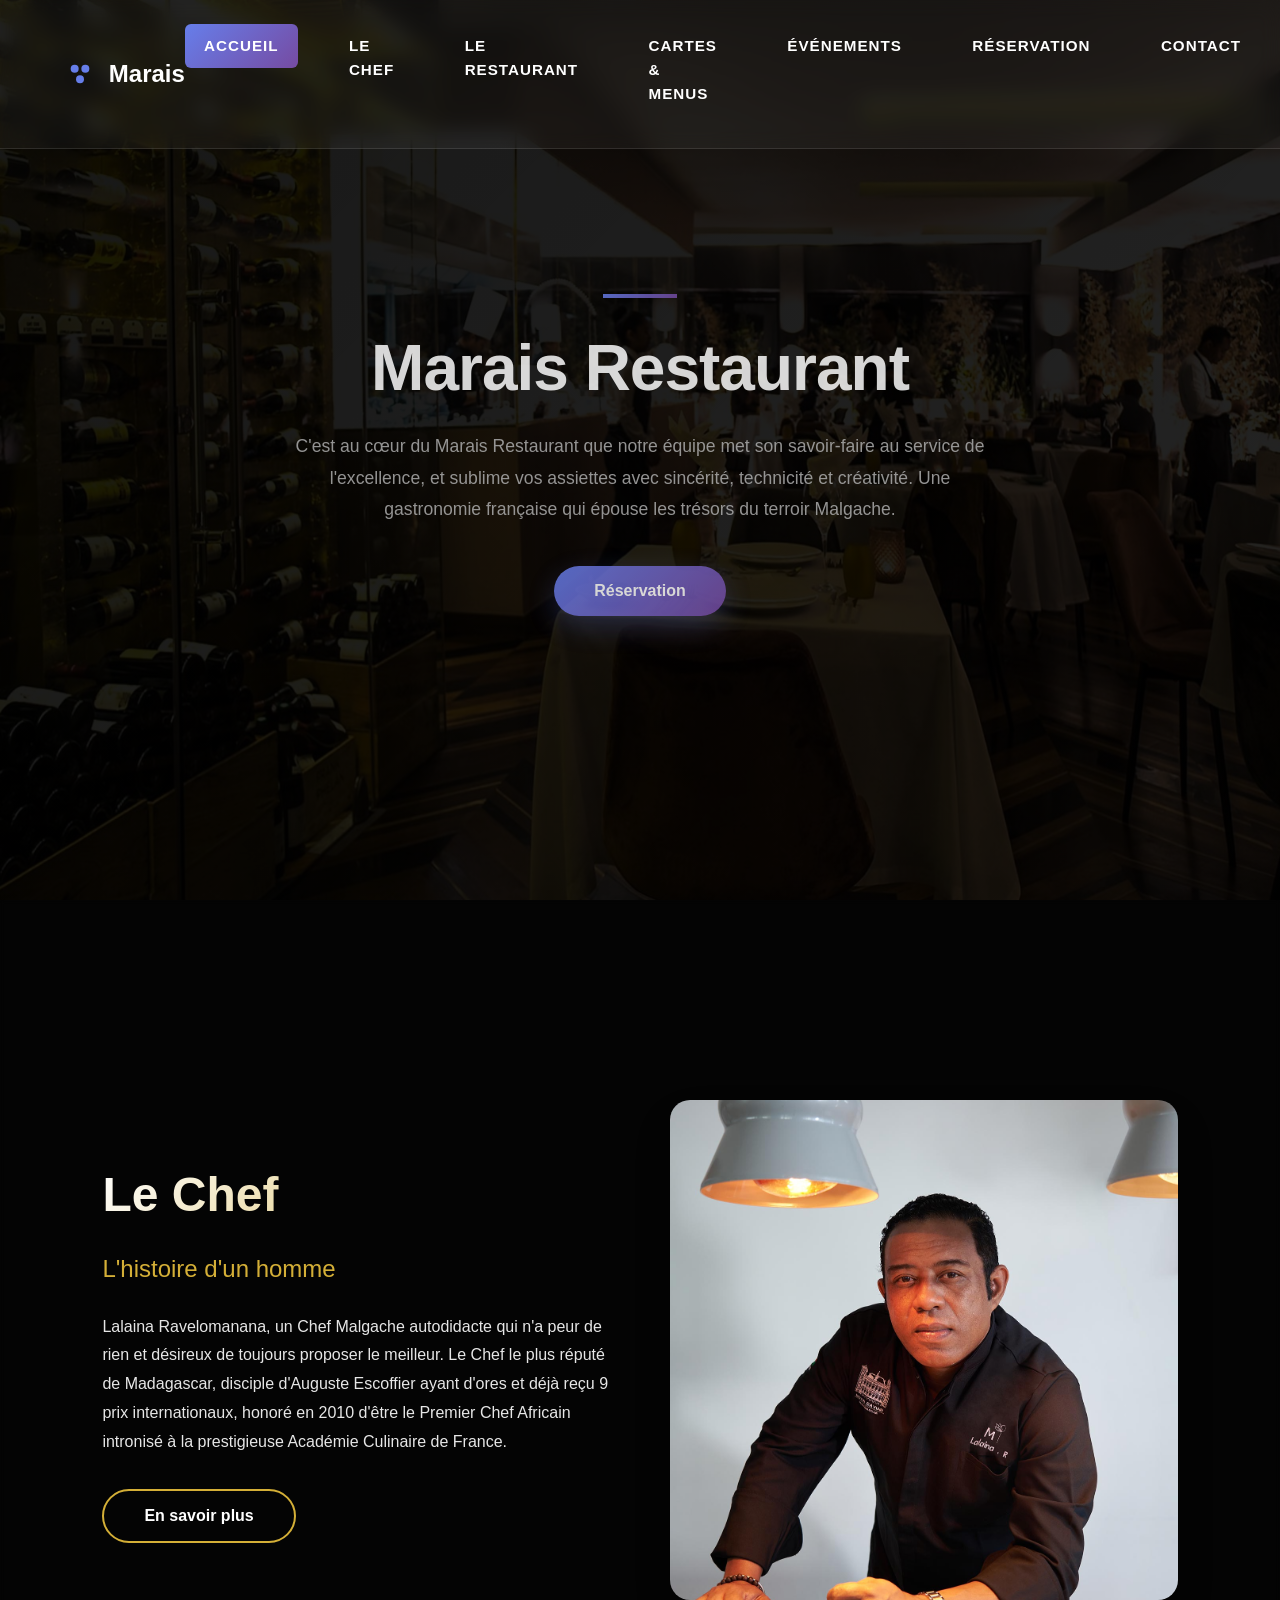
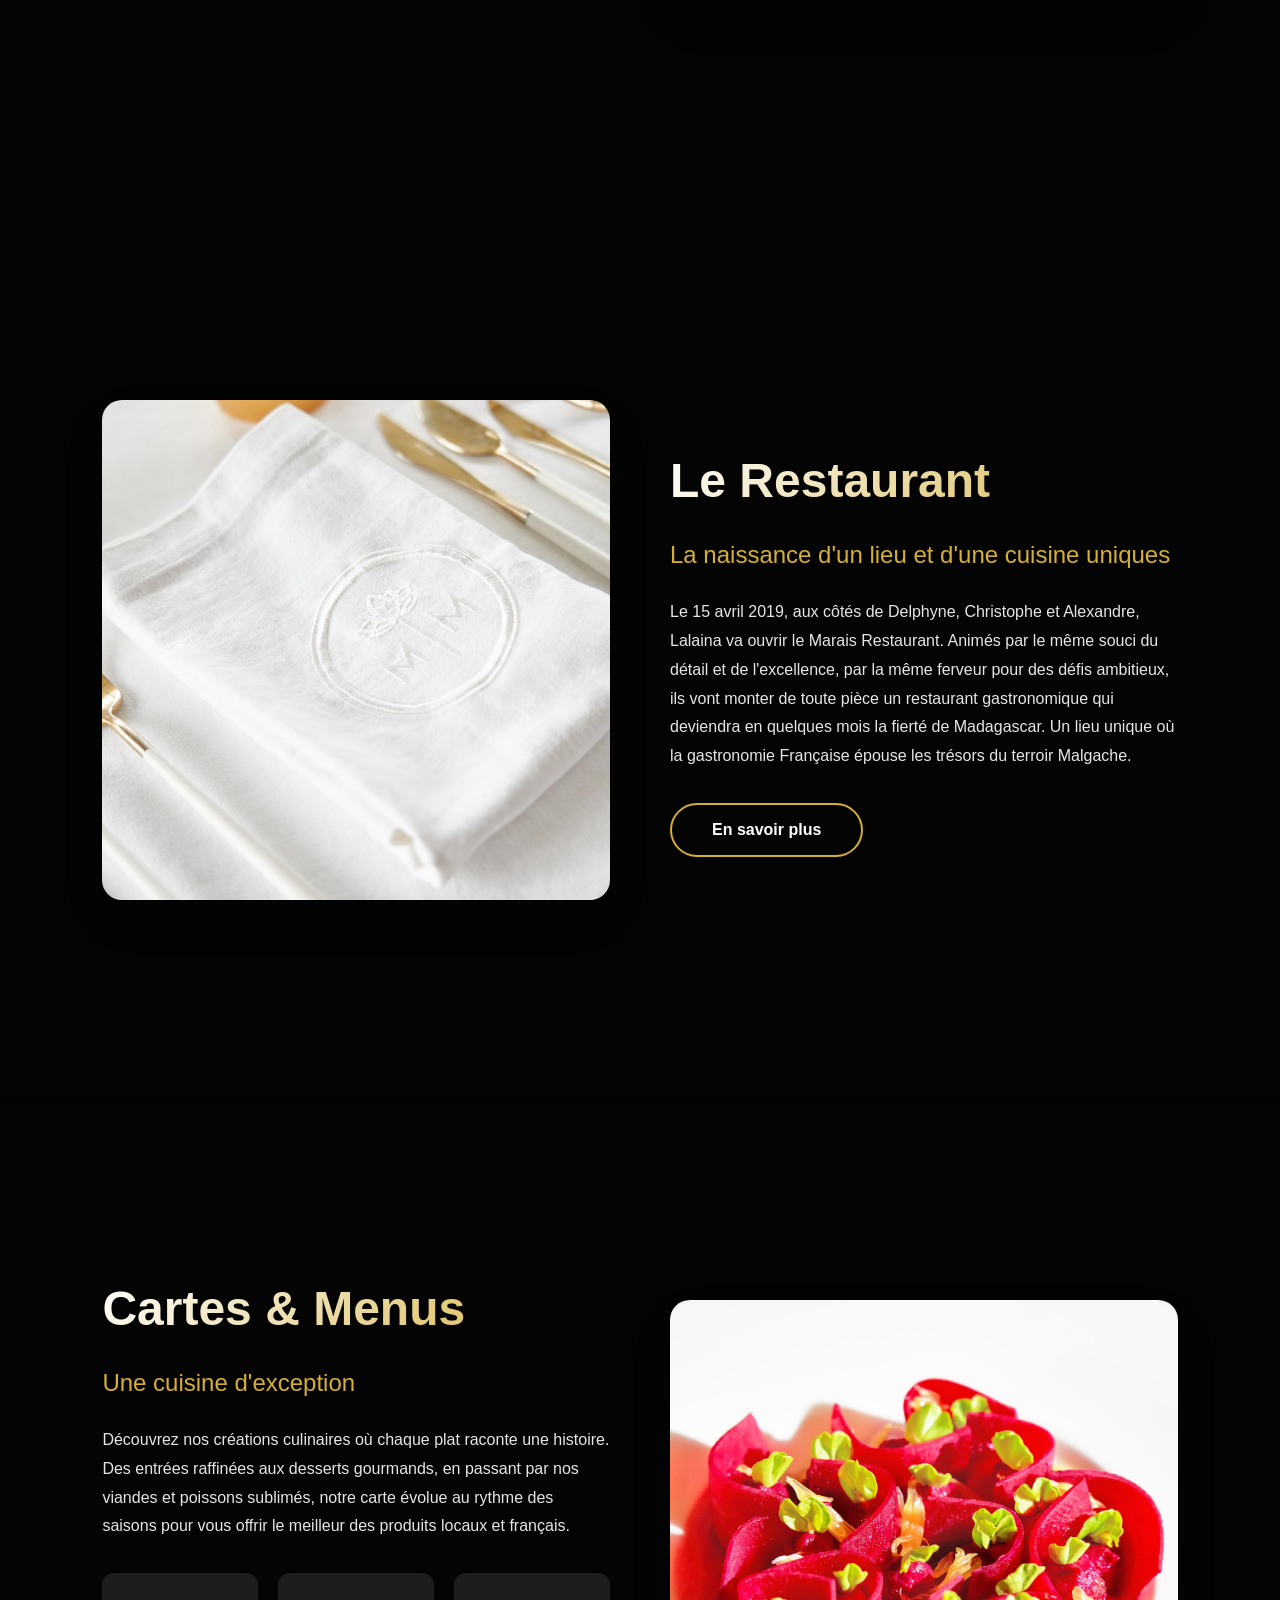
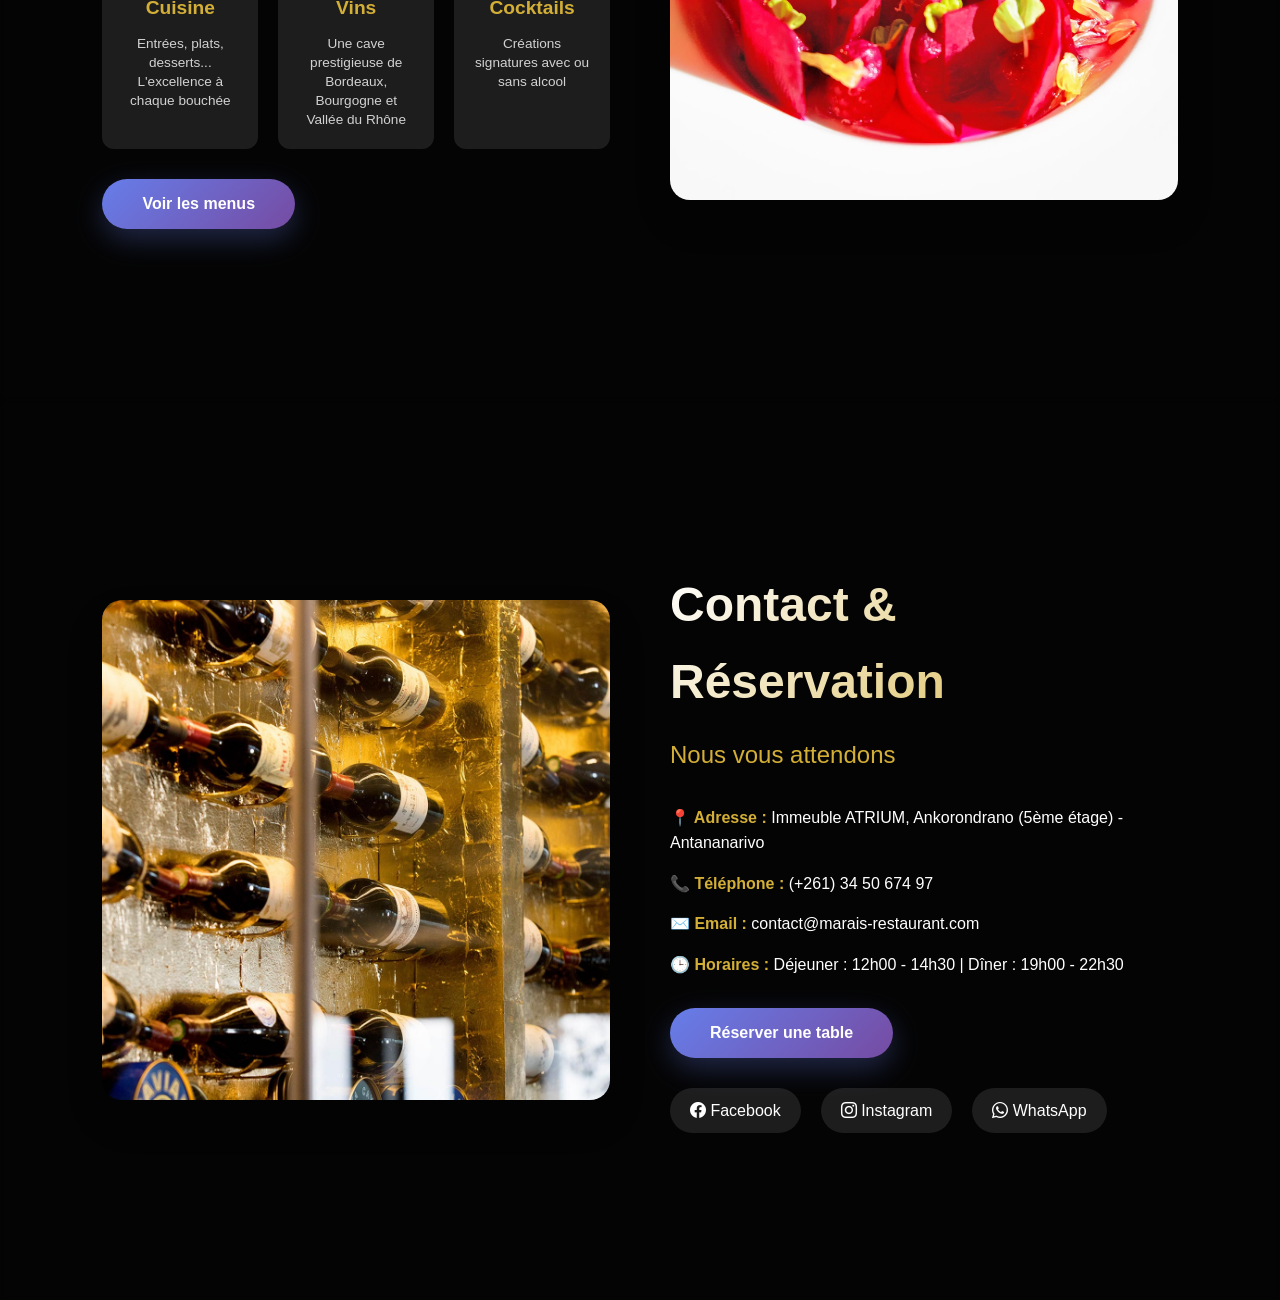
==== index.html @ f9e8b1ed "Version 1" ====
<!DOCTYPE html>
<html lang="fr">
<head>
    <meta charset="UTF-8">
    <meta http-equiv="refresh" content="0; url=page/index.html">
    <title>Marais Restaurant</title>
</head>
<body>
    <p>Redirection vers <a href="page/index.html">Marais Restaurant</a>...</p>
</body>
</html>
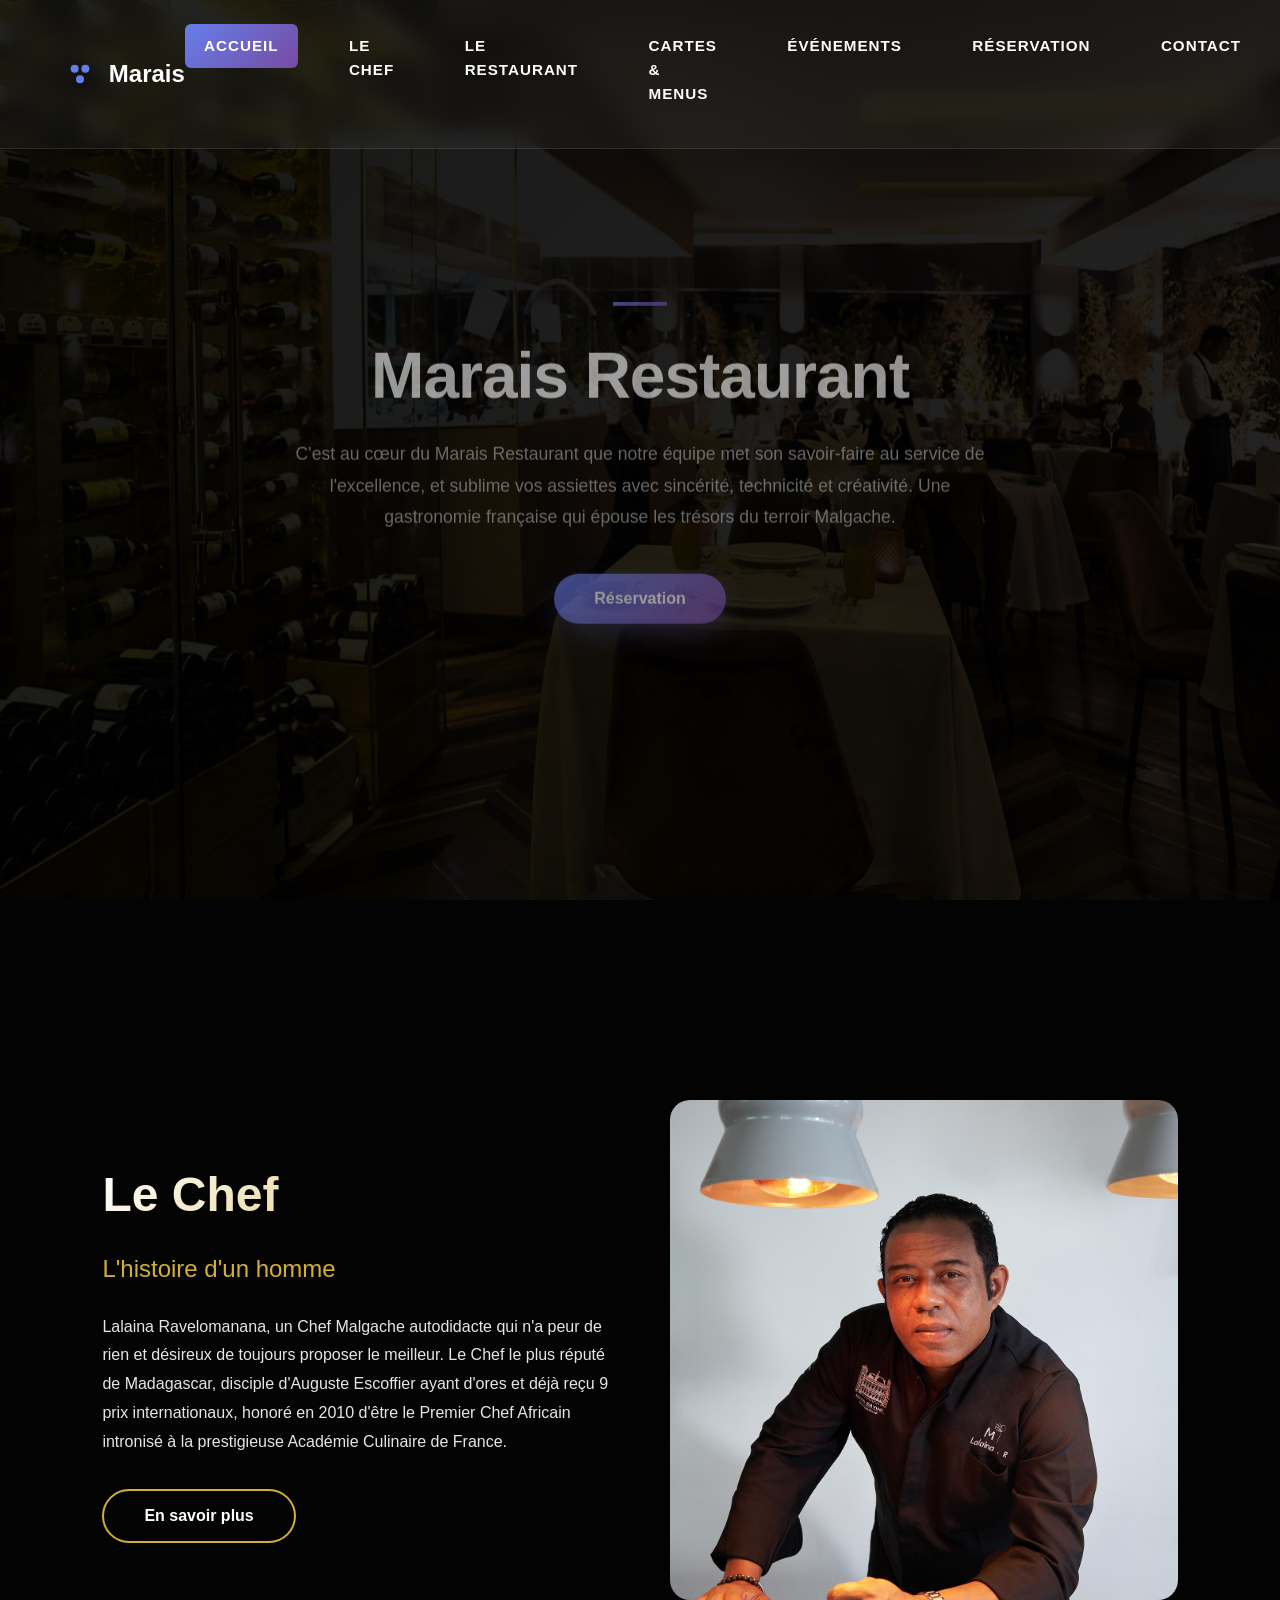
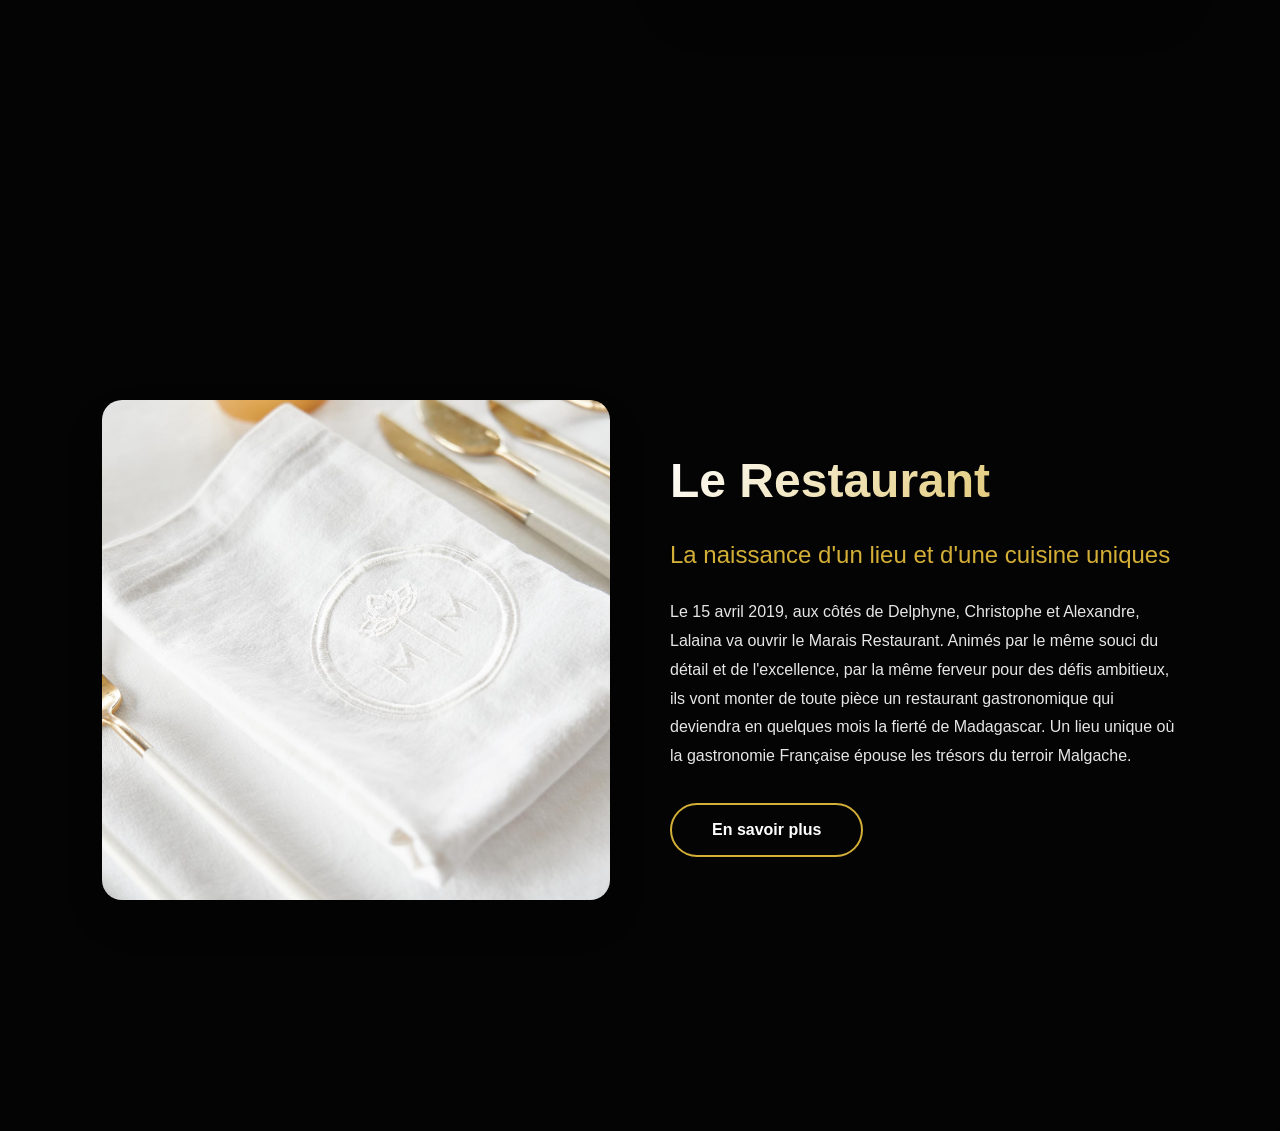
==== commit f66b1a50: "Version f(twa)" ====
--- a/index.html
+++ b/index.html
@@ -4,6 +4,11 @@
     <meta charset="UTF-8">
     <meta http-equiv="refresh" content="0; url=page/index.html">
     <title>Marais Restaurant</title>
+    <link rel="icon" type="image/x-icon" href="style/ico/favicon.ico">
+    <link rel="icon" type="image/png" sizes="32x32" href="style/ico/favicon-32x32.png">
+    <link rel="icon" type="image/png" sizes="16x16" href="style/ico/favicon-16x16.png">
+    <link rel="apple-touch-icon" href="style/ico/apple-touch-icon.png">
+    <link rel="manifest" href="style/ico/site.webmanifest">
 </head>
 <body>
     <p>Redirection vers <a href="page/index.html">Marais Restaurant</a>...</p>
